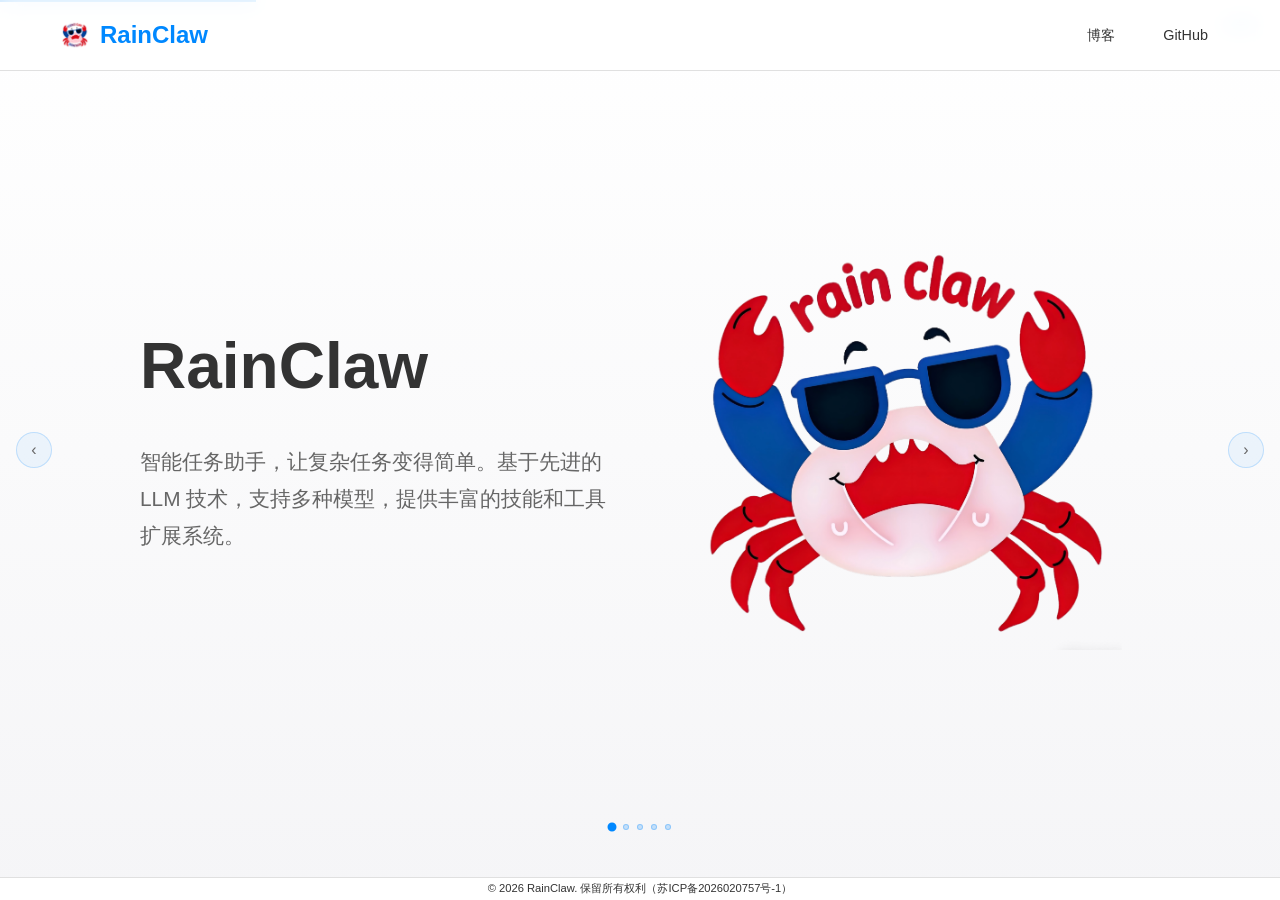
==== index.html @ 367cd58e "feat: 初始化项目，添加博客页面和相关资源" ====
<!DOCTYPE html>
<html lang="zh-CN">
<head>
    <meta charset="UTF-8">
    <meta name="viewport" content="width=device-width, initial-scale=1.0">
    <title>RainClaw - 酷酷的小龙虾</title>
    <style>
        * {
            margin: 0;
            padding: 0;
            box-sizing: border-box;
        }

        /* 图片放大模态框 */
        .modal {
            display: none;
            position: fixed;
            z-index: 1000;
            left: 0;
            top: 0;
            width: 100%;
            height: 100%;
            overflow: hidden;
            background-color: rgba(0, 0, 0, 0.9);
            backdrop-filter: blur(5px);
            align-items: center;
            justify-content: center;
        }

        .modal-content {
            position: relative;
            max-width: 90%;
            max-height: 90%;
            animation: zoomIn 0.3s ease-out;
        }

        .modal-content img {
            width: auto;
            height: auto;
            max-width: 90vw;
            max-height: 80vh;
            object-fit: contain;
            border-radius: 8px;
        }

        .close {
            position: fixed;
            top: 20px;
            right: 30px;
            color: #f1f1f1;
            font-size: 40px;
            font-weight: bold;
            transition: 0.3s;
            z-index: 1001;
        }

        .close:hover,
        .close:focus {
            color: #bbb;
            text-decoration: none;
            cursor: pointer;
        }

        @keyframes zoomIn {
            from {transform: scale(0.8); opacity: 0;}
            to {transform: scale(1); opacity: 1;}
        }

        /* 图片悬停效果 */
        .interface-card img {
            cursor: pointer;
            transition: transform 0.3s ease;
        }

        .interface-card img:hover {
            transform: scale(1.02);
        }

        :root {
            --primary-color: #0088ff;
            --text-color: #333333;
            --text-secondary: #666666;
            --light-bg: #f5f5f7;
            --border-color: #e0e0e0;
        }

        body {
            font-family: -apple-system, BlinkMacSystemFont, 'Segoe UI', Roboto, Oxygen, Ubuntu, Cantarell, 'Open Sans', 'Helvetica Neue', sans-serif;
            background-color: #ffffff;
            color: var(--text-color);
            line-height: 1.6;
            overflow: hidden;
        }

        .container {
            max-width: 1200px;
            margin: 0 auto;
            padding: 0 20px;
        }

        /* 背景效果 */
        .bg-effect {
            position: fixed;
            top: 0;
            left: 0;
            width: 100%;
            height: 100%;
            z-index: -1;
            background: linear-gradient(180deg, #ffffff 0%, #f5f5f7 100%);
        }

        /* 进度条 */
        #progress {
            position: fixed;
            top: 0;
            left: 0;
            height: 2px;
            z-index: 100;
            background: var(--primary-color);
            transition: width .5s cubic-bezier(.4,0,.2,1);
        }

        /* 计数器 */
        #counter {
            position: fixed;
            top: 16px;
            right: 28px;
            font-size: 12px;
            color: var(--text-secondary);
            z-index: 100;
            letter-spacing: .05em;
        }
        #counter span {
            color: var(--primary-color);
            font-weight: 600;
        }

        /* 导航点 */
        #nav-dots {
            position: fixed;
            bottom: 70px;
            left: 50%;
            transform: translateX(-50%);
            display: flex;
            gap: 8px;
            z-index: 100;
        }
        .dot {
            width: 6px;
            height: 6px;
            border-radius: 50%;
            background: rgba(0, 136, 255, 0.2);
            border: 1px solid rgba(0, 136, 255, 0.3);
            cursor: pointer;
            transition: all .3s;
        }
        .dot.active {
            background: var(--primary-color);
            border-color: var(--primary-color);
            transform: scale(1.5);
        }

        /* 导航箭头 */
        .nav-arrow {
            position: fixed;
            top: 50%;
            z-index: 100;
            transform: translateY(-50%);
            background: rgba(0, 136, 255, 0.06);
            border: 1px solid rgba(0, 136, 255, 0.2);
            color: var(--text-secondary);
            width: 36px;
            height: 36px;
            border-radius: 50%;
            cursor: pointer;
            display: flex;
            align-items: center;
            justify-content: center;
            font-size: 16px;
            transition: all .3s;
        }
        .nav-arrow:hover {
            background: rgba(0, 136, 255, 0.12);
            color: var(--text-color);
            border-color: rgba(0, 136, 255, 0.35);
        }
        #nav-prev {
            left: 16px;
        }
        #nav-next {
            right: 16px;
        }

        /* 幻灯片 */
        #slides {
            position: fixed;
            inset: 0;
            z-index: 1;
            overflow: hidden;
        }

        .slide {
            position: absolute;
            inset: 0;
            display: flex;
            flex-direction: column;
            align-items: center;
            justify-content: center;
            padding: 0 80px;
            overflow: hidden;
            opacity: 0;
            pointer-events: none;
            transition: opacity .6s cubic-bezier(.4,0,.2,1);
        }
        .slide.active {
            opacity: 1;
            pointer-events: all;
        }
        .slide.enter-from-right {
            animation: sInR .5s cubic-bezier(.4,0,.2,1) forwards;
        }
        .slide.enter-from-left {
            animation: sInL .5s cubic-bezier(.4,0,.2,1) forwards;
        }
        .slide.exit-to-right {
            animation: sOutR .4s cubic-bezier(.4,0,.2,1) forwards;
        }
        .slide.exit-to-left {
            animation: sOutL .4s cubic-bezier(.4,0,.2,1) forwards;
        }

        @keyframes sInR {
            from { transform: translateX(55px); opacity:0; }
            to { transform:none; opacity:1; }
        }
        @keyframes sInL {
            from { transform: translateX(-55px); opacity:0; }
            to { transform:none; opacity:1; }
        }
        @keyframes sOutR {
            from { transform:none; opacity:1; }
            to { transform: translateX(-55px); opacity:0; }
        }
        @keyframes sOutL {
            from { transform:none; opacity:1; }
            to { transform: translateX(55px); opacity:0; }
        }

        /* 第一页动画 */
        @keyframes fadeInUp {
            from {
                opacity: 0;
                transform: translateY(30px);
            }
            to {
                opacity: 1;
                transform: translateY(0);
            }
        }

        @keyframes fadeInRight {
            from {
                opacity: 0;
                transform: translateX(50px);
            }
            to {
                opacity: 1;
                transform: translateX(0);
            }
        }

        @keyframes pulse {
            0% {
                transform: scale(1);
            }
            50% {
                transform: scale(1.05);
            }
            100% {
                transform: scale(1);
            }
        }

        /* 第二页动画 */
        @keyframes fadeInUpStagger {
            from {
                opacity: 0;
                transform: translateY(40px);
            }
            to {
                opacity: 1;
                transform: translateY(0);
            }
        }

        /* 第三页动画 - 增强版 */
        @keyframes fadeInUpGrid {
            0% {
                opacity: 0;
                transform: translateY(40px) scale(0.95) rotateX(-10deg);
            }
            60% {
                transform: translateY(-5px) scale(1.02) rotateX(2deg);
            }
            100% {
                opacity: 1;
                transform: translateY(0) scale(1) rotateX(0);
            }
        }

        @keyframes glowPulse {
            0%, 100% {
                box-shadow: 0 0 20px rgba(0, 136, 255, 0.1);
            }
            50% {
                box-shadow: 0 0 40px rgba(0, 136, 255, 0.3);
            }
        }

        @keyframes float {
            0%, 100% {
                transform: translateY(0px);
            }
            50% {
                transform: translateY(-10px);
            }
        }

        @keyframes shimmer {
            0% {
                background-position: -200% 0;
            }
            100% {
                background-position: 200% 0;
            }
        }

        @keyframes borderGlow {
            0%, 100% {
                border-color: rgba(0, 136, 255, 0.3);
            }
            50% {
                border-color: rgba(0, 136, 255, 0.8);
            }
        }

        /* 界面卡片样式 */
        .interface-card {
            position: relative;
            overflow: hidden;
        }

        .interface-card .card-icon {
            font-size: 1.8rem;
            margin-bottom: 15px;
            color: var(--primary-color);
            display: flex;
            align-items: center;
            justify-content: center;
        }

        .interface-card:hover .card-icon {
            transform: scale(1.1);
            transition: transform 0.3s ease;
        }

        .interface-card .card-header {
            display: flex;
            align-items: center;
            gap: 10px;
            margin-bottom: 10px;
        }

        .interface-card h3 {
            margin: 0;
        }

        /* 业务能力卡片样式 */
        .capability-card {
            position: relative;
            overflow: hidden;
        }

        .capability-card .card-icon {
            font-size: 2.2rem;
            margin-right: 12px;
            color: var(--primary-color);
            display: flex;
            align-items: center;
            justify-content: center;
            filter: drop-shadow(0 2px 8px rgba(0, 136, 255, 0.3));
            transition: all 0.4s cubic-bezier(0.175, 0.885, 0.32, 1.275);
            position: relative;
            z-index: 1;
        }

        .capability-card:hover .card-icon {
            transform: scale(1.2) rotate(5deg);
            filter: drop-shadow(0 4px 12px rgba(0, 136, 255, 0.5));
        }

        .capability-card .card-header {
            display: flex;
            align-items: center;
            gap: 12px;
            margin-bottom: 20px;
            position: relative;
            z-index: 1;
        }

        .capability-card h3 {
            margin: 0;
            background: linear-gradient(135deg, var(--text-color) 0%, var(--primary-color) 100%);
            -webkit-background-clip: text;
            -webkit-text-fill-color: transparent;
            background-clip: text;
        }

        .capabilities-grid {
            display: grid;
            grid-template-columns: repeat(2, 1fr);
            gap: 30px;
            max-width: 1000px;
            margin: 0 auto;
        }

        /* 特色卡片样式 */
        .feature-card {
            position: relative;
            overflow: hidden;
        }

        .feature-card .icon-title {
            display: flex;
            align-items: center;
            margin-bottom: 15px;
        }

        .feature-card .icon {
            font-size: 2.5rem;
            margin-right: 15px;
            color: var(--primary-color);
            display: flex;
            align-items: center;
            justify-content: center;
        }

        .feature-card h3 {
            margin: 0;
            display: flex;
            align-items: center;
        }

        .feature-card:hover .icon {
            transform: scale(1.1);
            transition: transform 0.3s ease;
        }

        /* 导航栏 */
        header {
            padding: 16px 0;
            border-bottom: 1px solid var(--border-color);
            background-color: rgba(255, 255, 255, 0.8);
            backdrop-filter: blur(10px);
            position: fixed;
            top: 0;
            left: 0;
            right: 0;
            z-index: 100;
        }

        nav {
            display: flex;
            justify-content: space-between;
            align-items: center;
        }

        .logo {
            font-size: 1.5rem;
            font-weight: 600;
            color: var(--primary-color);
        }

        .nav-links {
            display: flex;
            gap: 24px;
            align-items: center;
        }

        .nav-links a {
            color: var(--text-color);
            text-decoration: none;
            font-size: 0.9rem;
            transition: all 0.3s ease;
            position: relative;
            padding: 6px 12px;
            border-radius: 6px;
        }

        .nav-links a:hover {
            color: var(--primary-color);
            background-color: rgba(0, 136, 255, 0.05);
            transform: translateY(-1px);
        }

        .nav-links a::after {
            content: '';
            position: absolute;
            bottom: 0;
            left: 50%;
            width: 0;
            height: 2px;
            background-color: var(--primary-color);
            transition: all 0.3s ease;
            transform: translateX(-50%);
        }

        .nav-links a:hover::after {
            width: 80%;
        }

        /* Hero 部分 */
        .hero {
            text-align: center;
            position: relative;
        }

        .hero-content {
            max-width: 800px;
            margin: 0 auto;
        }

        .hero h1 {
            font-size: 3.5rem;
            font-weight: 700;
            margin-bottom: 20px;
            color: var(--text-color);
        }

        .hero p {
            font-size: 1.2rem;
            margin-bottom: 40px;
            color: var(--text-secondary);
        }

        .btn {
            display: inline-block;
            padding: 12px 24px;
            background-color: var(--primary-color);
            color: white;
            text-decoration: none;
            border-radius: 10px;
            font-weight: 600;
            font-size: 1rem;
            transition: all 0.3s ease;
            border: none;
            cursor: pointer;
        }

        .btn:hover {
            background-color: #0077ed;
            transform: translateY(-2px);
            box-shadow: 0 4px 12px rgba(0, 113, 227, 0.3);
        }

        /* 特色部分 */
        .features {
            width: 100%;
            max-width: 1200px;
        }

        .features h2 {
            font-size: 2.5rem;
            text-align: center;
            margin-bottom: 60px;
            color: var(--text-color);
        }

        .features-grid {
            display: grid;
            grid-template-columns: repeat(auto-fit, minmax(300px, 1fr));
            gap: 30px;
        }

        .feature-card {
            background: white;
            padding: 30px;
            border-radius: 12px;
            border: 1px solid var(--border-color);
            transition: all 0.3s ease;
            position: relative;
        }

        .feature-card:hover {
            transform: translateY(-5px);
            box-shadow: 0 10px 20px rgba(0, 0, 0, 0.05);
        }

        .feature-card h3 {
            font-size: 1.3rem;
            margin-bottom: 15px;
            color: var(--text-color);
        }

        .feature-card p {
            color: var(--text-secondary);
        }

        /* 功能部分 - 增强版 */
        .capabilities {
            width: 100%;
            max-width: 1200px;
            position: relative;
        }

        .capabilities::before {
            content: '';
            position: absolute;
            top: 50%;
            left: 50%;
            transform: translate(-50%, -50%);
            width: 600px;
            height: 600px;
            background: radial-gradient(circle, rgba(0, 136, 255, 0.08) 0%, transparent 70%);
            pointer-events: none;
            z-index: 0;
        }

        .capabilities::after {
            content: '';
            position: absolute;
            top: 0;
            left: 0;
            right: 0;
            bottom: 0;
            background-image:
                linear-gradient(rgba(0, 136, 255, 0.03) 1px, transparent 1px),
                linear-gradient(90deg, rgba(0, 136, 255, 0.03) 1px, transparent 1px);
            background-size: 50px 50px;
            pointer-events: none;
            z-index: 0;
            opacity: 0.5;
        }

        .capabilities h2 {
            font-size: 2.5rem;
            text-align: center;
            margin-bottom: 60px;
            color: var(--text-color);
            position: relative;
            z-index: 1;
            font-weight: 700;
        }

        .capabilities-grid {
            display: grid;
            grid-template-columns: repeat(2, 1fr);
            gap: 30px;
            max-width: 1000px;
            margin: 0 auto;
            position: relative;
            z-index: 1;
        }



        .capability-card {
            background: white;
            padding: 30px;
            border-radius: 12px;
            border: 1px solid var(--border-color);
            transition: all 0.3s ease;
            position: relative;
        }

        .capability-card:hover {
            transform: translateY(-5px);
            box-shadow: 0 10px 20px rgba(0, 0, 0, 0.05);
        }

        .capability-card h3 {
            font-size: 1.3rem;
            margin-bottom: 15px;
            color: var(--text-color);
            font-weight: 700;
        }

        .capability-card ul {
            list-style: none;
        }

        .capability-card li {
            margin-bottom: 10px;
            position: relative;
            padding-left: 20px;
            color: var(--text-secondary);
            font-size: 1rem;
            line-height: 1.5;
        }

        .capability-card li::before {
            content: '•';
            position: absolute;
            left: 0;
            top: 0;
            color: var(--primary-color);
            font-weight: bold;
        }

        /* 界面展示 */
        .interface {
            width: 100%;
            max-width: 1200px;
        }

        .interface h2 {
            font-size: 2.5rem;
            text-align: center;
            margin-bottom: 60px;
            color: var(--text-color);
        }

        .interface-grid {
            display: grid;
            grid-template-columns: repeat(auto-fit, minmax(300px, 1fr));
            gap: 30px;
        }

        .interface-card {
            background: white;
            border-radius: 10px;
            overflow: hidden;
            border: 1px solid var(--border-color);
            transition: all 0.3s ease;
        }

        .interface-card:hover {
            transform: translateY(-3px);
            box-shadow: 0 8px 16px rgba(0, 0, 0, 0.05);
        }

        .interface-card img {
            width: 100%;
            height: 120px;
            object-fit: cover;
            border-bottom: 1px solid var(--border-color);
        }

        .interface-card .content {
            padding: 15px;
        }

        .interface-card h3 {
            font-size: 1rem;
            margin-bottom: 8px;
            color: var(--text-color);
        }

        .interface-card p {
            font-size: 0.85rem;
            line-height: 1.4;
        }

        .interface-card .card-icon {
            font-size: 1.2rem;
            margin-bottom: 8px;
        }

        .interface-card .card-header {
            gap: 8px;
            margin-bottom: 8px;
        }

        /* 图片展示 */
        .images-showcase {
            width: 100%;
            max-width: 1200px;
        }

        .images-showcase h2 {
            font-size: 2.5rem;
            text-align: center;
            margin-bottom: 60px;
            color: var(--text-color);
        }

        .images-grid {
            display: grid;
            grid-template-columns: repeat(auto-fit, minmax(250px, 1fr));
            gap: 20px;
        }

        .image-card {
            background: white;
            border-radius: 12px;
            overflow: hidden;
            border: 1px solid var(--border-color);
            transition: all 0.3s ease;
        }

        .image-card:hover {
            transform: translateY(-5px);
            box-shadow: 0 10px 20px rgba(0, 0, 0, 0.05);
        }

        .image-card img {
            width: 100%;
            height: 180px;
            object-fit: cover;
            border-bottom: 1px solid var(--border-color);
        }

        .image-card .content {
            padding: 15px;
        }

        .image-card h3 {
            font-size: 1rem;
            margin-bottom: 5px;
            color: var(--text-color);
        }

        /* CTA 部分 */
        .cta {
            text-align: center;
        }

        .cta h2 {
            font-size: 2.5rem;
            margin-bottom: 20px;
            color: var(--text-color);
        }

        .cta p {
            font-size: 1.2rem;
            margin-bottom: 40px;
            color: var(--text-secondary);
        }

        /* 页脚 */
        footer {
            width: 100%;
            max-width: 1200px;
            text-align: center;
        }

        .footer-content {
            display: flex;
            flex-direction: column;
            align-items: center;
        }

        .footer-logo {
            font-size: 1.3rem;
            font-weight: 600;
            color: var(--primary-color);
            margin-bottom: 20px;
        }

        .footer-links {
            display: flex;
            gap: 20px;
            margin-bottom: 20px;
        }

        .footer-links a {
            color: var(--text-color);
            text-decoration: none;
            transition: all 0.3s ease;
        }

        .footer-links a:hover {
            color: var(--primary-color);
        }

        .copyright {
            color: var(--text-secondary);
            font-size: 0.9rem;
            margin-bottom: 10px;
        }

        /* 响应式设计 */
        @media (max-width: 768px) {
            .hero h1 {
                font-size: 2.5rem;
            }

            .hero {
                flex-direction: column !important;
                gap: 40px !important;
                text-align: center !important;
            }

            .hero-content {
                text-align: center !important;
            }

            .slide {
                padding: 0 40px;
            }

            .features h2,
            .capabilities h2,
            .interface h2,
            .images-showcase h2,
            .cta h2 {
                font-size: 2rem;
            }

            .capabilities h2 {
                font-size: 2.2rem;
            }

            .capabilities-grid {
                grid-template-columns: 1fr;
                gap: 25px;
            }

            .capability-card {
                padding: 25px;
            }

            .tech-decoration {
                display: none;
            }
        }
    </style>
</head>
<body>
    <div class="bg-effect"></div>
    <div id="progress" style="width:0%"></div>
    <div id="counter"><span id="cur">1</span> / <span id="tot">6</span></div>
    <button class="nav-arrow" id="nav-prev">‹</button>
    <button class="nav-arrow" id="nav-next">›</button>
    <div id="nav-dots"></div>

    <header>
        <div class="container">
            <nav>
                <div class="logo" style="display: flex; align-items: center; gap: 10px;">
                    <img src="images/favicon.png" alt="RainClaw" style="height: 30px; width: 30px; object-fit: contain;">
                    <span>RainClaw</span>
                </div>
                <div class="nav-links">
                    <a href="blog/index.html" target="_blank">博客</a>
                    <a href="https://github.com/gujiachun-rainbow/RainClaw" target="_blank">GitHub</a>
                </div>
            </nav>
        </div>
    </header>

    <div id="slides">
        <!-- 首页 -->
        <div class="slide active" id="slide-0" style="justify-content:center">
            <div class="hero" style="display: flex; flex-direction: row; align-items: center; gap: 60px; max-width: 1000px;">
                <div class="hero-content" style="flex: 1; text-align: left; animation: fadeInUp 1s ease-out forwards; opacity: 0; animation-delay: 0.2s;">
                    <h1 style="font-size: 4rem; margin-bottom: 25px; animation: fadeInUp 1s ease-out forwards; opacity: 0; animation-delay: 0.4s;">RainClaw</h1>
                    <p style="font-size: 1.3rem; margin-bottom: 30px; line-height: 1.8; animation: fadeInUp 1s ease-out forwards; opacity: 0; animation-delay: 0.6s;">智能任务助手，让复杂任务变得简单。基于先进的 LLM 技术，支持多种模型，提供丰富的技能和工具扩展系统。</p>
                </div>
                <div class="hero-image" style="flex: 1; display: flex; justify-content: center; animation: fadeInRight 1s ease-out forwards; opacity: 0; animation-delay: 0.8s;">
                    <img src="images/robot.png" alt="RainClaw" style="max-width: 100%; height: auto; max-height: 400px; object-fit: contain; animation: pulse 3s ease-in-out infinite; animation-delay: 1.5s;">
                </div>
            </div>
        </div>

        <!-- 核心特色 -->
        <div class="slide" id="slide-1">
            <div class="features">
                <h2 style="animation: fadeInUp 1s ease-out forwards; opacity: 0; animation-delay: 0.2s;">核心特色</h2>
                <div class="features-grid">
                    <div class="feature-card" style="animation: fadeInUpStagger 1s ease-out forwards; opacity: 0; animation-delay: 0.4s;">
                        <div class="icon-title">
                            <div class="icon">🔒</div>
                            <h3>多用户隔离与安全保障</h3>
                        </div>
                        <p>支持多用户同时使用，严格的用户数据隔离，确保个人信息和会话内容安全。所有代码和工具执行都在隔离的沙箱环境中进行。</p>
                    </div>
                    <div class="feature-card" style="animation: fadeInUpStagger 1s ease-out forwards; opacity: 0; animation-delay: 0.5s;">
                        <div class="icon-title">
                            <div class="icon">🎨</div>
                            <h3>自定义垂直领域工作</h3>
                        </div>
                        <p>根据您的业务需求创建和定制特定领域的技能和工具，快速构建适合自身业务场景的智能助手。</p>
                    </div>
                    <div class="feature-card" style="animation: fadeInUpStagger 1s ease-out forwards; opacity: 0; animation-delay: 0.6s;">
                        <div class="icon-title">
                            <div class="icon">📱</div>
                            <h3>直观的会话界面</h3>
                        </div>
                        <p>简洁明了的会话界面，提供流畅的用户体验，清晰展示AI的推理过程，让您了解决策逻辑。</p>
                    </div>
                    <div class="feature-card" style="animation: fadeInUpStagger 1s ease-out forwards; opacity: 0; animation-delay: 0.7s;">
                        <div class="icon-title">
                            <div class="icon">🛠️</div>
                            <h3>丰富的技能生态</h3>
                        </div>
                        <p>内置多种实用技能，覆盖头脑风暴、文案写作、深度研究等多个领域，支持用户自定义技能。</p>
                    </div>
                    <div class="feature-card" style="animation: fadeInUpStagger 1s ease-out forwards; opacity: 0; animation-delay: 0.8s;">
                        <div class="icon-title">
                            <div class="icon">🤖</div>
                            <h3>灵活的模型选择</h3>
                        </div>
                        <p>支持多种主流LLM模型，可自由切换，根据任务需求选择最适合的模型，提供模型参数配置。</p>
                    </div>
                    <div class="feature-card" style="animation: fadeInUpStagger 1s ease-out forwards; opacity: 0; animation-delay: 0.9s;">
                        <div class="icon-title">
                            <div class="icon">🧠</div>
                            <h3>智能记忆系统</h3>
                        </div>
                        <p>自定义用户全局记忆，存储个人偏好和常用信息，跨会话持久化记忆，提供连续的用户体验。</p>
                    </div>
                </div>
            </div>
        </div>

        <!-- 业务能力 -->
        <div class="slide" id="slide-2">
            <div class="capabilities">
                <h2 style="animation: fadeInUp 1s ease-out forwards; opacity: 0; animation-delay: 0.2s;">业务能力</h2>
                <div class="capabilities-grid">
                    <div class="capability-card" style="animation: fadeInUpGrid 1s ease-out forwards; opacity: 0; animation-delay: 0.4s;">
                        <div class="card-header">
                            <div class="card-icon">💡</div>
                            <h3>创意生成</h3>
                        </div>
                        <ul>
                            <li>头脑风暴，激发创新思维</li>
                            <li>文案写作，生成营销内容</li>
                            <li>计划制定，优化项目流程</li>
                        </ul>
                    </div>
                    <div class="capability-card" style="animation: fadeInUpGrid 1s ease-out forwards; opacity: 0; animation-delay: 0.5s;">
                        <div class="card-header">
                            <div class="card-icon">📊</div>
                            <h3>市场研究</h3>
                        </div>
                        <ul>
                            <li>深度研究，分析市场趋势</li>
                            <li>竞争对手分析</li>
                            <li>行业动态追踪</li>
                        </ul>
                    </div>
                    <div class="capability-card" style="animation: fadeInUpGrid 1s ease-out forwards; opacity: 0; animation-delay: 0.6s;">
                        <div class="card-header">
                            <div class="card-icon">📄</div>
                            <h3>文档处理</h3>
                        </div>
                        <ul>
                            <li>Word文档处理</li>
                            <li>PDF文档分析</li>
                            <li>Excel数据处理</li>
                            <li>PowerPoint演示文稿</li>
                        </ul>
                    </div>
                    <div class="capability-card" style="animation: fadeInUpGrid 1s ease-out forwards; opacity: 0; animation-delay: 0.7s;">
                        <div class="card-header">
                            <div class="card-icon">🔄</div>
                            <h3>多渠道集成</h3>
                        </div>
                        <ul>
                            <li>飞书等即时通讯平台集成</li>
                            <li>跨平台消息同步</li>
                            <li>实时通知功能</li>
                        </ul>
                    </div>
                </div>
            </div>
        </div>

        <!-- 界面与功能展示 -->
        <div class="slide" id="slide-3">
            <div class="interface">
                <h2 style="animation: fadeInUp 1s ease-out forwards; opacity: 0; animation-delay: 0.2s;">功能展示</h2>
                <div class="interface-grid" style="display: grid; grid-template-columns: repeat(5, 1fr); gap: 20px;">
                    <div class="interface-card" style="animation: fadeInUpGrid 1s ease-out forwards; opacity: 0; animation-delay: 0.4s;">
                        <img src="images/1-登录.png" alt="登录界面">
                        <div class="content">
                            <div class="card-header">
                                <div class="card-icon">🔐</div>
                                <h3>登录界面</h3>
                            </div>
                            <p>支持多用户登录，具备用户隔离和会话隔离机制，保障系统安全性。</p>
                        </div>
                    </div>
                    <div class="interface-card" style="animation: fadeInUpGrid 1s ease-out forwards; opacity: 0; animation-delay: 0.5s;">
                        <img src="images/2-首页.png" alt="首页">
                        <div class="content">
                            <div class="card-header">
                                <div class="card-icon">🏠</div>
                                <h3>首页</h3>
                            </div>
                            <p>可自定义垂直领域的工作，与RainClaw沟通创建自身领域的技能和工具。</p>
                        </div>
                    </div>
                    <div class="interface-card" style="animation: fadeInUpGrid 1s ease-out forwards; opacity: 0; animation-delay: 0.6s;">
                        <img src="images/3-会话.png" alt="会话界面">
                        <div class="content">
                            <div class="card-header">
                                <div class="card-icon">💬</div>
                                <h3>会话界面</h3>
                            </div>
                            <p>简洁明了的会话界面，清晰展示AI的推理过程，以及沙箱中的执行动作。</p>
                        </div>
                    </div>
                    <div class="interface-card" style="animation: fadeInUpGrid 1s ease-out forwards; opacity: 0; animation-delay: 0.7s;">
                        <img src="images/4-skills-hub.png" alt="技能库">
                        <div class="content">
                            <div class="card-header">
                                <div class="card-icon">🛠️</div>
                                <h3>技能库</h3>
                            </div>
                            <p>丰富的技能生态，支持在线浏览技能内容和管理。</p>
                        </div>
                    </div>
                    <div class="interface-card" style="animation: fadeInUpGrid 1s ease-out forwards; opacity: 0; animation-delay: 0.8s;">
                        <img src="images/5-models.png" alt="模型管理">
                        <div class="content">
                            <div class="card-header">
                                <div class="card-icon">🤖</div>
                                <h3>模型管理</h3>
                            </div>
                            <p>支持多种主流LLM模型，可自由切换，根据任务需求选择最适合的模型。</p>
                        </div>
                    </div>
                    <div class="interface-card" style="animation: fadeInUpGrid 1s ease-out forwards; opacity: 0; animation-delay: 0.9s;">
                        <img src="images/6-token.png" alt="Token管理">
                        <div class="content">
                            <div class="card-header">
                                <div class="card-icon">💰</div>
                                <h3>Token管理</h3>
                            </div>
                            <p>管理模型Token使用情况，监控和控制API调用费用。</p>
                        </div>
                    </div>
                    <div class="interface-card" style="animation: fadeInUpGrid 1s ease-out forwards; opacity: 0; animation-delay: 1.0s;">
                        <img src="images/7-记忆.png" alt="记忆管理">
                        <div class="content">
                            <div class="card-header">
                                <div class="card-icon">🧠</div>
                                <h3>记忆管理</h3>
                            </div>
                            <p>自定义用户全局记忆，存储个人偏好和常用信息，跨会话持久化记忆。</p>
                        </div>
                    </div>
                    <div class="interface-card" style="animation: fadeInUpGrid 1s ease-out forwards; opacity: 0; animation-delay: 1.1s;">
                        <img src="images/8-飞书.png" alt="飞书集成">
                        <div class="content">
                            <div class="card-header">
                                <div class="card-icon">📱</div>
                                <h3>飞书集成</h3>
                            </div>
                            <p>与飞书等即时通讯平台集成，实现跨平台消息同步和实时通知。</p>
                        </div>
                    </div>
                    <div class="interface-card" style="animation: fadeInUpGrid 1s ease-out forwards; opacity: 0; animation-delay: 1.2s;">
                        <img src="images/9-im.jpg" alt="即时通讯">
                        <div class="content">
                            <div class="card-header">
                                <div class="card-icon">💬</div>
                                <h3>即时通讯</h3>
                            </div>
                            <p>实时消息交流，快速响应用户需求，提供便捷的沟通体验。</p>
                        </div>
                    </div>
                    <div class="interface-card" style="animation: fadeInUpGrid 1s ease-out forwards; opacity: 0; animation-delay: 1.3s;">
                        <img src="images/10-job.jpg" alt="任务管理">
                        <div class="content">
                            <div class="card-header">
                                <div class="card-icon">📋</div>
                                <h3>任务管理</h3>
                            </div>
                            <p>高效管理和跟踪任务进度，确保工作流程顺畅进行。</p>
                        </div>
                    </div>
                </div>
            </div>
        </div>

        <!-- 联系我们 -->
        <div class="slide" id="slide-4">
            <div class="cta">
                <h2>开始使用 RainClaw</h2>
                <p>让智能助手帮您解决问题、进行研究和高效完成任务</p>
                <a href="https://github.com/gujiachun-rainbow/RainClaw" target="_blank" class="btn">快速开始</a>
            </div>
        </div>
    </div>

    <!-- 固定页脚 -->
    <footer style="padding: 2px 0; background-color: #ffffff; position: fixed; bottom: 0; left: 0; right: 0; width: 100%; max-width: none; z-index: 99; border-top: 1px solid var(--border-color);">
        <div class="container">
            <div class="footer-content" style="display: flex; justify-content: center; align-items: center; gap: 20px; flex-wrap: nowrap;">
                <span style="font-size: 0.7rem; white-space: nowrap;">© 2026 RainClaw. 保留所有权利（苏ICP备2026020757号-1）</span>
            </div>
        </div>
    </footer>

    <!-- 图片放大模态框 -->
    <div id="imageModal" class="modal">
        <span class="close">&times;</span>
        <div class="modal-content">
            <img id="modalImage" src="" alt="放大图片">
        </div>
    </div>

    <script>
        (function(){
            const slides = document.querySelectorAll('.slide');
            const total = slides.length;
            const progress = document.getElementById('progress');
            const counterCur = document.getElementById('cur');
            const counterTot = document.getElementById('tot');
            const dotsContainer = document.getElementById('nav-dots');
            const prevBtn = document.getElementById('nav-prev');
            const nextBtn = document.getElementById('nav-next');

            let current = 0;
            counterTot.textContent = total;

            // 创建导航点
            for(let i=0;i<total;i++){
                const dot = document.createElement('div');
                dot.className = 'dot' + (i===0?' active':'');
                dot.onclick = () => goTo(i);
                dotsContainer.appendChild(dot);
            }

            function updateDots(){
                document.querySelectorAll('.dot').forEach((d,i)=>{
                    d.classList.toggle('active', i===current);
                });
            }

            function updateProgress(){
                progress.style.width = ((current+1)/total*100)+'%';
                counterCur.textContent = current+1;
            }

            function goTo(n){
                if(n<0)n=0;if(n>=total)n=total-1;
                if(n===current)return;

                const oldSlide = slides[current];
                const newSlide = slides[n];
                const dir = n > current ? 'right' : 'left';

                oldSlide.classList.remove('active','enter-from-right','enter-from-left','exit-to-right','exit-to-left');
                oldSlide.classList.add(dir==='right' ? 'exit-to-left' : 'exit-to-right');

                newSlide.classList.remove('active','enter-from-right','enter-from-left','exit-to-right','exit-to-left');
                newSlide.classList.add(dir==='right' ? 'enter-from-right' : 'enter-from-left');

                setTimeout(()=>{
                    newSlide.classList.add('active');
                    
                    // 重新触发第二页的动画
                    if(n === 1) {
                        const featureCards = newSlide.querySelectorAll('.feature-card');
                        const capabilityCards = newSlide.querySelectorAll('.capability-card');
                        const title = newSlide.querySelector('h2');
                        
                        // 重置动画状态
                        if(title) {
                            title.style.animation = 'none';
                            title.style.opacity = '0';
                            setTimeout(() => {
                                title.style.animation = 'fadeInUp 1s ease-out forwards';
                                title.style.opacity = '0';
                                title.style.animationDelay = '0.2s';
                            }, 50);
                        }
                        
                        // 处理核心特色卡片动画
                        if(featureCards.length > 0) {
                            featureCards.forEach((card, index) => {
                                card.style.animation = 'none';
                                card.style.opacity = '0';
                                setTimeout(() => {
                                    card.style.animation = 'fadeInUpStagger 1s ease-out forwards';
                                    card.style.opacity = '0';
                                    card.style.animationDelay = (0.4 + index * 0.1) + 's';
                                }, 50);
                            });
                        }
                        
                        // 处理业务能力卡片动画
                        if(capabilityCards.length > 0) {
                            capabilityCards.forEach((card, index) => {
                                card.style.animation = 'none';
                                card.style.opacity = '0';
                                setTimeout(() => {
                                    card.style.animation = 'fadeInUpGrid 1s ease-out forwards';
                                    card.style.opacity = '0';
                                    card.style.animationDelay = (0.4 + index * 0.1) + 's';
                                }, 50);
                            });
                        }
                    }
                    
                    // 重新触发第三页的动画
                    if(n === 2) {
                        const capabilityCards = newSlide.querySelectorAll('.capability-card');
                        const title = newSlide.querySelector('h2');

                        // 重置动画状态
                        if(title) {
                            title.style.animation = 'none';
                            title.style.opacity = '0';
                            setTimeout(() => {
                                title.style.animation = 'fadeInUp 1s ease-out forwards';
                                title.style.opacity = '0';
                                title.style.animationDelay = '0.2s';
                            }, 50);
                        }

                        capabilityCards.forEach((card, index) => {
                            card.style.animation = 'none';
                            card.style.opacity = '0';
                            card.style.transform = 'translateY(40px) scale(0.95)';
                            setTimeout(() => {
                                card.style.animation = 'fadeInUpGrid 0.8s cubic-bezier(0.175, 0.885, 0.32, 1.275) forwards';
                                card.style.opacity = '0';
                                card.style.animationDelay = (0.3 + index * 0.15) + 's';
                            }, 50);

                            // 添加持续的浮动动画
                            setTimeout(() => {
                                card.style.animation += ', float 6s ease-in-out infinite';
                                card.style.animationDelay = (0.3 + index * 0.15) + 's, ' + (index * 0.5) + 's';
                            }, 1500 + index * 150);
                        });
                    }
                    
                    // 重新触发第四页的动画（界面与功能展示）
                    if(n === 3) {
                        const interfaceCards = newSlide.querySelectorAll('.interface-card');
                        const title = newSlide.querySelector('h2');

                        // 重置动画状态
                        if(title) {
                            title.style.animation = 'none';
                            title.style.opacity = '0';
                            setTimeout(() => {
                                title.style.animation = 'fadeInUp 1s ease-out forwards';
                                title.style.opacity = '0';
                                title.style.animationDelay = '0.2s';
                            }, 50);
                        }

                        interfaceCards.forEach((card, index) => {
                            card.style.animation = 'none';
                            card.style.opacity = '0';
                            setTimeout(() => {
                                card.style.animation = 'fadeInUpGrid 1s ease-out forwards';
                                card.style.opacity = '0';
                                card.style.animationDelay = (0.4 + index * 0.1) + 's';
                            }, 50);
                        });
                    }
                }, 50);

                current = n;
                updateDots();
                updateProgress();
            }

            function next(){ goTo(current+1); }
            function prev(){ goTo(current-1); }

            prevBtn.onclick = prev;
            nextBtn.onclick = next;

            document.addEventListener('keydown',e=>{
                if(e.key==='ArrowRight'||e.key===' '||e.key==='PageDown')next();
                else if(e.key==='ArrowLeft'||e.key==='PageUp')prev();
                else if(e.key==='Home')goTo(0);
                else if(e.key==='End')goTo(total-1);
            });

            // 初始化第一张幻灯片
            slides[0].classList.add('active');
            updateProgress();



            // 图片放大功能
            const modal = document.getElementById('imageModal');
            const modalImg = document.getElementById('modalImage');
            const closeBtn = document.getElementsByClassName('close')[0];

            // 为所有界面卡片的图片添加点击事件
            const interfaceImages = document.querySelectorAll('.interface-card img');
            interfaceImages.forEach(img => {
                img.addEventListener('click', function() {
                    modal.style.display = 'flex';
                    modalImg.src = this.src;
                    document.body.style.overflow = 'hidden'; // 防止背景滚动
                });
            });

            // 关闭模态框
            closeBtn.addEventListener('click', function() {
                modal.style.display = 'none';
                document.body.style.overflow = 'auto';
            });

            // 点击模态框背景关闭
            modal.addEventListener('click', function(event) {
                if (event.target === modal) {
                    modal.style.display = 'none';
                    document.body.style.overflow = 'auto';
                }
            });

            // 按ESC键关闭模态框
            document.addEventListener('keydown', function(event) {
                if (event.key === 'Escape' && modal.style.display === 'flex') {
                    modal.style.display = 'none';
                    document.body.style.overflow = 'auto';
                }
            });
        })();
    </script>
</body>
</html>
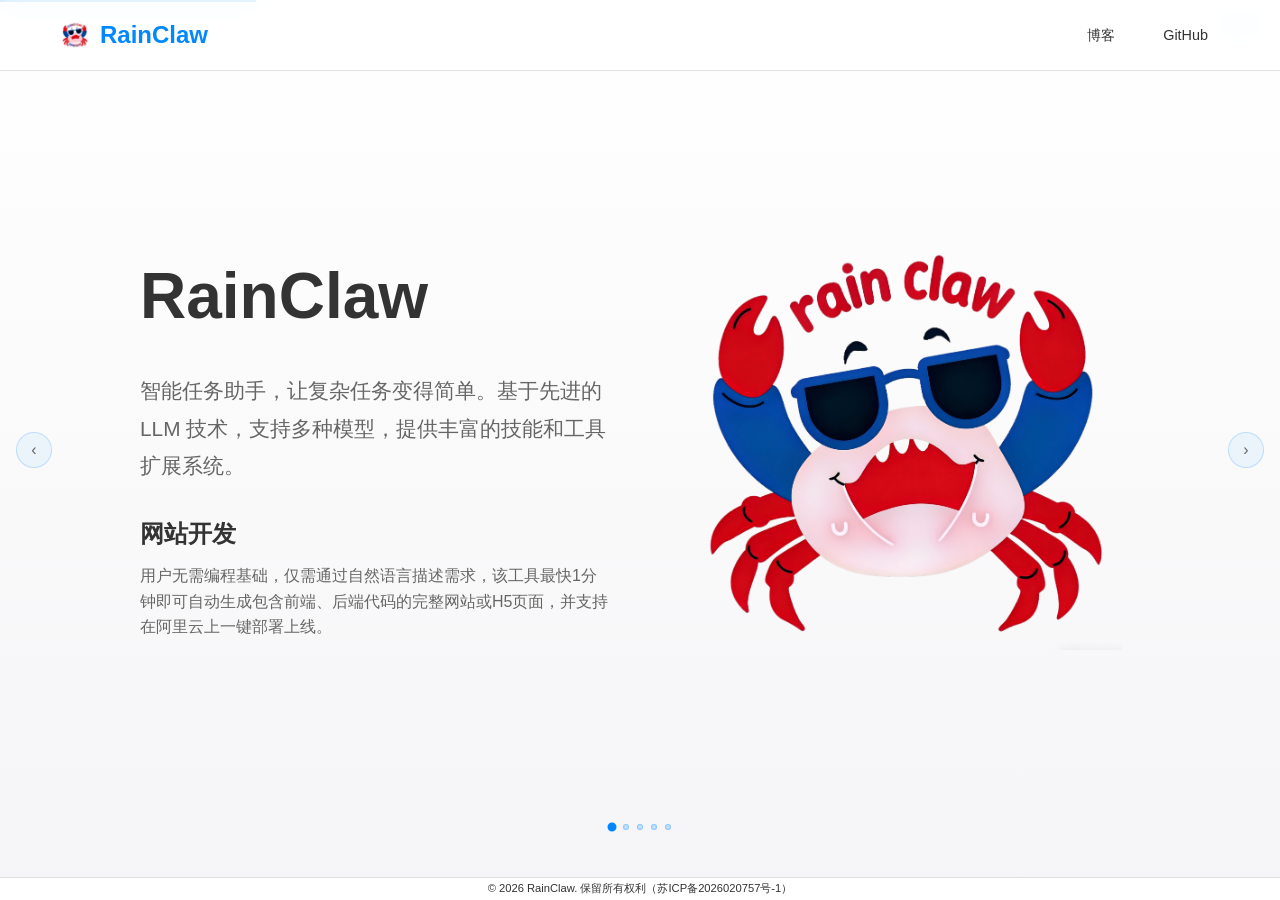
==== commit 756d86a7: "feat: update website development description on first slide" ====
--- a/index.html
+++ b/index.html
@@ -956,6 +956,10 @@
                 <div class="hero-content" style="flex: 1; text-align: left; animation: fadeInUp 1s ease-out forwards; opacity: 0; animation-delay: 0.2s;">
                     <h1 style="font-size: 4rem; margin-bottom: 25px; animation: fadeInUp 1s ease-out forwards; opacity: 0; animation-delay: 0.4s;">RainClaw</h1>
                     <p style="font-size: 1.3rem; margin-bottom: 30px; line-height: 1.8; animation: fadeInUp 1s ease-out forwards; opacity: 0; animation-delay: 0.6s;">智能任务助手，让复杂任务变得简单。基于先进的 LLM 技术，支持多种模型，提供丰富的技能和工具扩展系统。</p>
+                    <div style="animation: fadeInUp 1s ease-out forwards; opacity: 0; animation-delay: 0.8s;">
+                        <h3 style="font-size: 1.5rem; margin-bottom: 10px; color: var(--text-color);">网站开发</h3>
+                        <p style="font-size: 1rem; margin-bottom: 15px; line-height: 1.6; color: var(--text-secondary);">用户无需编程基础，仅需通过自然语言描述需求，该工具最快1分钟即可自动生成包含前端、后端代码的完整网站或H5页面，并支持在阿里云上一键部署上线。</p>
+                    </div>
                 </div>
                 <div class="hero-image" style="flex: 1; display: flex; justify-content: center; animation: fadeInRight 1s ease-out forwards; opacity: 0; animation-delay: 0.8s;">
                     <img src="images/robot.png" alt="RainClaw" style="max-width: 100%; height: auto; max-height: 400px; object-fit: contain; animation: pulse 3s ease-in-out infinite; animation-delay: 1.5s;">
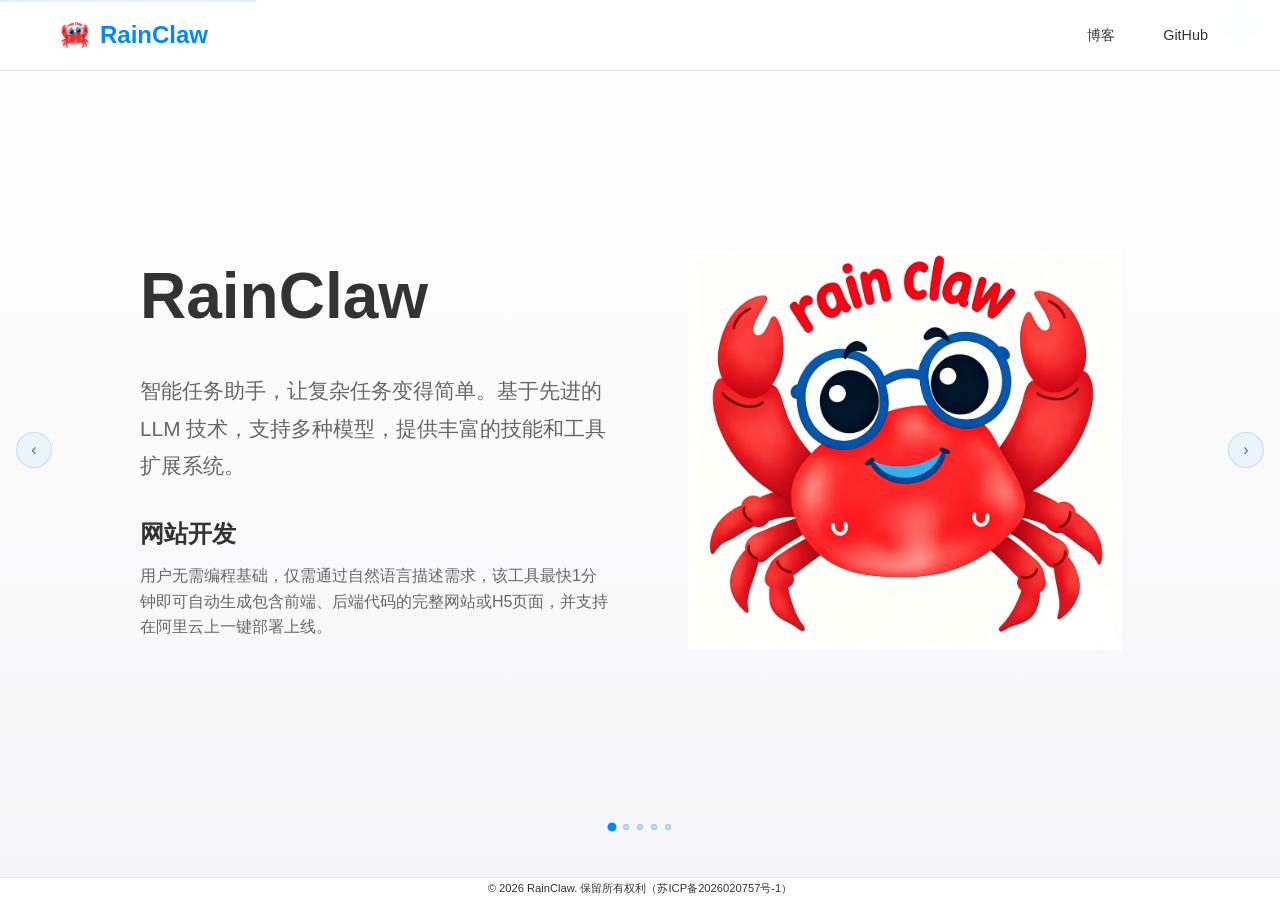
==== commit 5e1f26e3: "chore: update images and favicon" ====
--- a/index.html
+++ b/index.html
@@ -3,7 +3,7 @@
 <head>
     <meta charset="UTF-8">
     <meta name="viewport" content="width=device-width, initial-scale=1.0">
-    <title>RainClaw - 酷酷的小龙虾</title>
+    <title>RainClaw - 酷酷的小螃蟹</title>
     <style>
         * {
             margin: 0;
@@ -654,9 +654,9 @@
 
         .capabilities-grid {
             display: grid;
-            grid-template-columns: repeat(2, 1fr);
-            gap: 30px;
-            max-width: 1000px;
+            grid-template-columns: repeat(3, 1fr);
+            gap: 20px;
+            max-width: 1200px;
             margin: 0 auto;
             position: relative;
             z-index: 1;
@@ -913,11 +913,11 @@
 
             .capabilities-grid {
                 grid-template-columns: 1fr;
-                gap: 25px;
+                gap: 20px;
             }
 
             .capability-card {
-                padding: 25px;
+                padding: 20px;
             }
 
             .tech-decoration {
@@ -938,7 +938,7 @@
         <div class="container">
             <nav>
                 <div class="logo" style="display: flex; align-items: center; gap: 10px;">
-                    <img src="images/favicon.png" alt="RainClaw" style="height: 30px; width: 30px; object-fit: contain;">
+                    <img src="images/favicon.jpg" alt="RainClaw" style="height: 30px; width: 30px; object-fit: contain;">
                     <span>RainClaw</span>
                 </div>
                 <div class="nav-links">
@@ -962,7 +962,7 @@
                     </div>
                 </div>
                 <div class="hero-image" style="flex: 1; display: flex; justify-content: center; animation: fadeInRight 1s ease-out forwards; opacity: 0; animation-delay: 0.8s;">
-                    <img src="images/robot.png" alt="RainClaw" style="max-width: 100%; height: auto; max-height: 400px; object-fit: contain; animation: pulse 3s ease-in-out infinite; animation-delay: 1.5s;">
+                    <img src="images/robot.jpg" alt="RainClaw" style="max-width: 100%; height: auto; max-height: 400px; object-fit: contain; animation: pulse 3s ease-in-out infinite; animation-delay: 1.5s;">
                 </div>
             </div>
         </div>
@@ -1066,6 +1066,28 @@
                             <li>飞书等即时通讯平台集成</li>
                             <li>跨平台消息同步</li>
                             <li>实时通知功能</li>
+                        </ul>
+                    </div>
+                    <div class="capability-card" style="animation: fadeInUpGrid 1s ease-out forwards; opacity: 0; animation-delay: 0.8s;">
+                        <div class="card-header">
+                            <div class="card-icon">🌐</div>
+                            <h3>网站开发</h3>
+                        </div>
+                        <ul>
+                            <li>无需编程基础，自然语言描述需求</li>
+                            <li>1分钟生成完整网站或H5页面</li>
+                            <li>包含前端、后端代码</li>
+                        </ul>
+                    </div>
+                    <div class="capability-card" style="animation: fadeInUpGrid 1s ease-out forwards; opacity: 0; animation-delay: 0.9s;">
+                        <div class="card-header">
+                            <div class="card-icon">🚀</div>
+                            <h3>一键部署</h3>
+                        </div>
+                        <ul>
+                            <li>支持阿里云等主流云平台</li>
+                            <li>一键部署上线</li>
+                            <li>确保网站稳定运行</li>
                         </ul>
                     </div>
                 </div>
